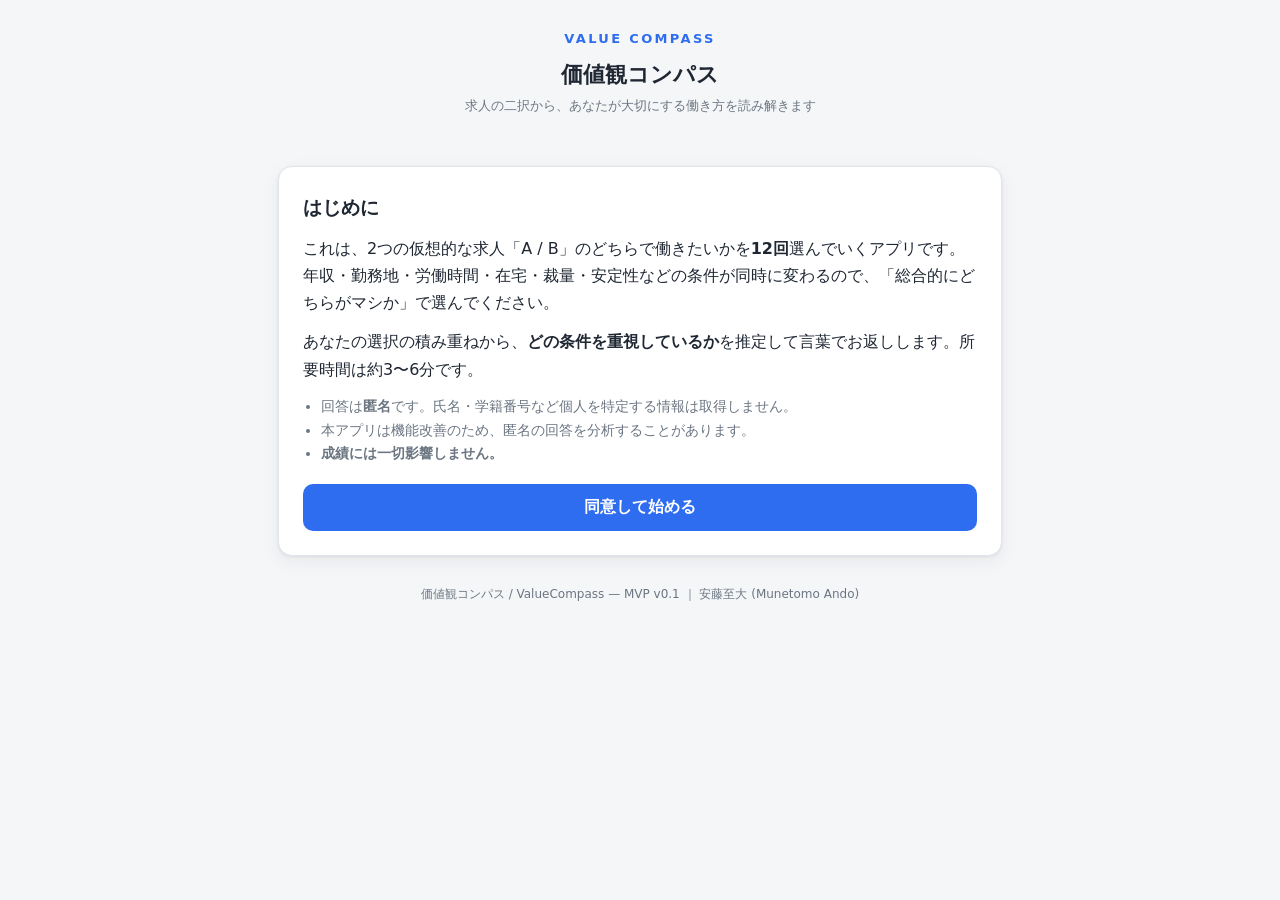
==== index.html @ fb951499 "chore: snapshot v0.1 before v0.2 work" ====
<!DOCTYPE html>
<html lang="ja">
<head>
  <meta charset="UTF-8">
  <meta name="viewport" content="width=device-width, initial-scale=1.0">
  <title>価値観コンパス / ValueCompass</title>
  <meta name="author" content="安藤至大 / Munetomo Ando">
  <link rel="stylesheet" href="style.css">
</head>
<body>
  <header class="app-head">
    <div class="logo">VALUE COMPASS</div>
    <h1>価値観コンパス</h1>
    <p class="sub">求人の二択から、あなたが大切にする働き方を読み解きます</p>
  </header>

  <main class="wrap">

    <!-- 1. 導入画面 -->
    <section id="intro" class="screen active">
      <div class="card">
        <h2>はじめに</h2>
        <p>これは、2つの仮想的な求人「A / B」のどちらで働きたいかを<strong>12回</strong>選んでいくアプリです。年収・勤務地・労働時間・在宅・裁量・安定性などの条件が同時に変わるので、「総合的にどちらがマシか」で選んでください。</p>
        <p>あなたの選択の積み重ねから、<strong>どの条件を重視しているか</strong>を推定して言葉でお返しします。所要時間は約3〜6分です。</p>
        <ul class="consent">
          <li>回答は<strong>匿名</strong>です。氏名・学籍番号など個人を特定する情報は取得しません。</li>
          <li>本アプリは機能改善のため、匿名の回答を分析することがあります。</li>
          <li><strong>成績には一切影響しません。</strong></li>
        </ul>
        <button id="start-btn" class="primary">同意して始める</button>
      </div>
    </section>

    <!-- 2-3. 設問画面（練習・本番・支配選択を兼用） -->
    <section id="question" class="screen">
      <div class="progress"><span id="progress-bar-fill"></span></div>
      <div id="q-stage">
        <div id="q-content">
          <div id="q-badge"></div>
          <h2 id="q-title">どちらの求人で働きたいですか？</h2>
          <div id="choices"></div>
        </div>
      </div>
    </section>

    <!-- 4. 練習→本番への案内画面 -->
    <section id="transition" class="screen">
      <div class="card transition-card">
        <div class="transition-check">✓</div>
        <h2>練習はここまでです</h2>
        <p class="transition-lead">ここからが<strong>本番</strong>です。</p>
        <p>いまの練習と<strong>同じ要領</strong>で、表示される求人 A / B のうち<br>「働きたい」と思うほうを選んでいってください。</p>
        <p class="muted">全10問（途中に確認用の設問が1問入ります）。深く悩まず、直感で選んでかまいません。</p>
        <button id="begin-main-btn" class="primary">本番を始める</button>
      </div>
    </section>

    <!-- 5. 結果画面 -->
    <section id="result" class="screen">
      <div class="card">
        <h2>あなたの傾向</h2>
        <p id="result-text"></p>

        <div class="cols">
          <div class="box keep">
            <h4>譲りにくい条件</h4>
            <ul id="keep-list"></ul>
          </div>
          <div class="box trade">
            <h4>交換に出しやすい条件</h4>
            <ul id="tradeable-list"></ul>
          </div>
        </div>

        <h4 class="muted" style="margin:18px 0 6px;">重視度（選択の一貫性, 0〜100）</h4>
        <div id="score-bars"></div>

        <div id="quality-note">
          注意チェックの設問で、明らかに条件の良い求人が選ばれませんでした。結果は参考程度にご覧ください。
        </div>

        <p style="margin-top:18px;">
          <button id="reveal-btn" class="link-btn">いま行ったことの種明かしを見る</button>
        </p>
        <div id="reveal-box" class="reveal-box">
          いま行ったのは<strong>離散選択実験（DCE: Discrete Choice Experiment）</strong>という手法です。
          各設問で複数の条件を同時に動かすことで、口で言う重視度ではなく、実際の選択から各条件の重みを逆算しています。
          「あなたは何を重視しますか？」と直接聞くと社会的に望ましい答えに寄りがちですが、トレードオフを迫ることでより素直な選好が表れます。
        </div>

        <div style="margin-top:18px;">
          <button id="to-confirm-btn" class="primary">結果の確認に進む</button>
        </div>
      </div>
    </section>

    <!-- 6. 確認画面 -->
    <section id="confirm" class="screen">
      <div class="card">
        <h2>結果の確認</h2>
        <form id="confirm-form">
          <label class="field-label">この結果はあなたの実感に合っていますか？</label>
          <div class="likert">
            <label><input type="radio" name="agreement" value="1">1</label>
            <label><input type="radio" name="agreement" value="2">2</label>
            <label><input type="radio" name="agreement" value="3" checked>3</label>
            <label><input type="radio" name="agreement" value="4">4</label>
            <label><input type="radio" name="agreement" value="5">5</label>
          </div>
          <div class="ends muted"><span>全く違う</span><span>とても合う</span></div>

          <label class="field-label" for="free-text">結果を見て気づいたことがあれば（任意）</label>
          <textarea id="free-text" rows="3" placeholder="例：残業を気にしていたんだと気づいた"></textarea>

          <div style="margin-top:18px;">
            <button type="submit" class="primary">回答を送信する</button>
          </div>
        </form>
      </div>
    </section>

    <!-- 7. 送信完了 -->
    <section id="complete" class="screen">
      <div class="card" style="text-align:center;">
        <h2>ありがとうございました</h2>
        <p>ご協力に感謝します。あなたの回答は今後の改善に役立てられます。</p>
        <p id="complete-note" class="muted"></p>
      </div>
    </section>

    <footer class="app-foot">
      価値観コンパス / ValueCompass — MVP v0.1 ｜ 安藤至大 (Munetomo Ando)
    </footer>
  </main>

  <script src="estimate.js"></script>
  <script src="app.js"></script>
</body>
</html>
---- style.css ----
:root {
  --bg: #f5f6f8;
  --card: #ffffff;
  --ink: #1f2733;
  --muted: #6b7682;
  --line: #e1e5ea;
  --accent: #2f6df0;
  --accent-ink: #ffffff;
  --good: #2f9e6f;
  --warn: #c2410c;
  --radius: 14px;
  --shadow: 0 1px 3px rgba(20, 30, 50, 0.08), 0 6px 20px rgba(20, 30, 50, 0.06);
  --maxw: 760px;
  font-family: -apple-system, "Hiragino Sans", "Yu Gothic UI", "Noto Sans JP", system-ui, sans-serif;
}

* { box-sizing: border-box; }
body {
  margin: 0; background: var(--bg); color: var(--ink);
  line-height: 1.7; -webkit-font-smoothing: antialiased;
}
.wrap { max-width: var(--maxw); margin: 0 auto; padding: 24px 18px 64px; }

header.app-head { text-align: center; padding: 28px 0 8px; }
header.app-head .logo { font-size: 13px; letter-spacing: .18em; color: var(--accent); font-weight: 700; }
header.app-head h1 { font-size: 22px; margin: 6px 0 2px; }
header.app-head .sub { color: var(--muted); font-size: 13px; margin: 0; }

.screen { display: none; }
.screen.active { display: block; animation: fade .25s ease; }
@keyframes fade { from { opacity: 0; transform: translateY(6px);} to { opacity: 1; transform: none; } }

.card {
  background: var(--card); border: 1px solid var(--line);
  border-radius: var(--radius); box-shadow: var(--shadow);
  padding: 24px; margin: 16px 0;
}

h2 { font-size: 19px; margin: 0 0 12px; }
p { margin: 0 0 12px; }
.muted { color: var(--muted); font-size: 14px; }
.error { color: var(--warn); }
code { background: #eef1f5; padding: 1px 6px; border-radius: 6px; font-size: 13px; }

ul.consent { margin: 8px 0 18px; padding-left: 18px; color: var(--muted); font-size: 14px; }

/* ボタン */
button { font-family: inherit; cursor: pointer; }
.primary {
  background: var(--accent); color: var(--accent-ink); border: none;
  font-size: 16px; font-weight: 700; padding: 13px 22px; border-radius: 10px;
  width: 100%; transition: filter .15s;
}
.primary:hover { filter: brightness(1.05); }

/* 進捗 */
.progress { height: 6px; background: var(--line); border-radius: 4px; overflow: hidden; margin: 4px 0 18px; }
#progress-bar-fill { display: block; height: 100%; background: var(--accent); width: 0; transition: width .3s; }

/* ページめくり演出 */
#q-stage { perspective: 1600px; }
#q-content { transform-origin: left center; backface-visibility: hidden; }
@keyframes pageTurnIn {
  0%   { transform: rotateY(-78deg); opacity: 0; }
  60%  { opacity: 1; }
  100% { transform: rotateY(0deg); opacity: 1; }
}
@keyframes pageTurnOut {
  0%   { transform: rotateY(0deg); opacity: 1; }
  100% { transform: rotateY(82deg); opacity: 0; }
}
#q-content.page-turn { animation: pageTurnIn .42s cubic-bezier(.2,.7,.3,1) both;
  box-shadow: 18px 0 30px -22px rgba(20,30,50,.35); }
#q-content.page-out { animation: pageTurnOut .24s ease-in both; }

@media (prefers-reduced-motion: reduce) {
  #q-content.page-turn, #q-content.page-out { animation: none; }
}

/* 選択フィードバック */
.job-card.chosen { border-color: var(--accent); box-shadow: 0 0 0 3px rgba(47,109,240,.25); transform: translateY(-2px) scale(1.01); }
.job-card.dimmed { opacity: .45; filter: grayscale(.3); }
.job-card { transition: border-color .15s, transform .1s, opacity .2s, box-shadow .15s; }

.badge { display: inline-block; font-size: 12px; font-weight: 700; color: var(--accent);
  background: #eaf1ff; padding: 4px 10px; border-radius: 999px; }
.badge.practice { color: var(--warn); background: #fdeede; }
#q-badge { margin-bottom: 10px; }
#q-badge:empty { display: none; } /* 注意チェック時はバッジを出さず本番に紛れ込ませる */
#q-title { font-size: 18px; margin: 4px 0 18px; }

/* 求人カード */
#choices { display: grid; grid-template-columns: 1fr 1fr; gap: 14px; }
.job-card {
  text-align: left; background: var(--card); border: 2px solid var(--line);
  border-radius: var(--radius); padding: 16px 16px 18px; transition: border-color .15s, transform .1s;
  display: flex; flex-direction: column;
}
.job-card:hover { border-color: var(--accent); transform: translateY(-2px); }
.job-card h3 { margin: 0 0 10px; font-size: 16px; color: var(--accent); }
.job-card ul { list-style: none; margin: 0 0 14px; padding: 0; flex: 1; }
.job-card li { display: flex; justify-content: space-between; gap: 8px; padding: 6px 0; border-bottom: 1px dashed var(--line); font-size: 14px; }
.job-card li:last-child { border-bottom: none; }
.job-card .k { color: var(--muted); }
.job-card .v { font-weight: 600; text-align: right; }
.job-card .choose { margin-top: auto; text-align: center; background: var(--accent); color: #fff; font-weight: 700;
  padding: 9px; border-radius: 8px; font-size: 14px; }

@media (max-width: 560px) {
  #choices { grid-template-columns: 1fr; }
}

/* 練習→本番 案内画面 */
.transition-card { text-align: center; padding: 40px 28px; }
.transition-check {
  width: 64px; height: 64px; margin: 0 auto 18px; border-radius: 50%;
  background: var(--good); color: #fff; font-size: 34px; line-height: 64px; font-weight: 700;
}
.transition-card h2 { font-size: 18px; color: var(--muted); margin-bottom: 6px; }
.transition-lead { font-size: 26px; font-weight: 800; margin: 4px 0 16px; }
.transition-lead strong { color: var(--accent); }
.transition-card p { font-size: 16px; }
.transition-card .primary { max-width: 320px; margin: 22px auto 0; }

/* 結果 */
#result-text { font-size: 16px; }
.cols { display: grid; grid-template-columns: 1fr 1fr; gap: 14px; margin: 16px 0; }
.cols .box { border: 1px solid var(--line); border-radius: 10px; padding: 14px; }
.cols .box h4 { margin: 0 0 8px; font-size: 14px; }
.cols .box.keep h4 { color: var(--good); }
.cols .box.trade h4 { color: var(--muted); }
.cols ul { margin: 0; padding-left: 18px; font-size: 14px; }
@media (max-width: 560px) { .cols { grid-template-columns: 1fr; } }

.score-row { display: flex; align-items: center; gap: 10px; margin: 7px 0; }
.score-label { width: 96px; font-size: 13px; color: var(--muted); flex-shrink: 0; }
.score-track { flex: 1; height: 10px; background: var(--line); border-radius: 6px; overflow: hidden; }
.score-fill { display: block; height: 100%; background: var(--accent); }
.score-num { width: 30px; text-align: right; font-size: 13px; color: var(--muted); }

#quality-note { display: none; background: #fdeede; color: var(--warn); padding: 10px 14px;
  border-radius: 8px; font-size: 13px; margin-top: 12px; }

.reveal-box { background: #eaf1ff; border-radius: 10px; padding: 16px; margin-top: 12px; font-size: 14px; display: none; }
.link-btn { background: none; border: none; color: var(--accent); text-decoration: underline; padding: 0; font-size: 14px; }

/* 確認画面 */
.likert { display: flex; justify-content: space-between; gap: 6px; margin: 12px 0 6px; }
.likert label { flex: 1; text-align: center; font-size: 12px; color: var(--muted); cursor: pointer; }
.likert input { display: block; margin: 0 auto 6px; }
.likert .ends { display: flex; justify-content: space-between; font-size: 12px; color: var(--muted); }
textarea { width: 100%; border: 1px solid var(--line); border-radius: 8px; padding: 10px; font-family: inherit; font-size: 14px; resize: vertical; }
label.field-label { display: block; font-size: 14px; font-weight: 600; margin: 16px 0 6px; }

footer.app-foot { text-align: center; color: var(--muted); font-size: 12px; margin-top: 28px; }
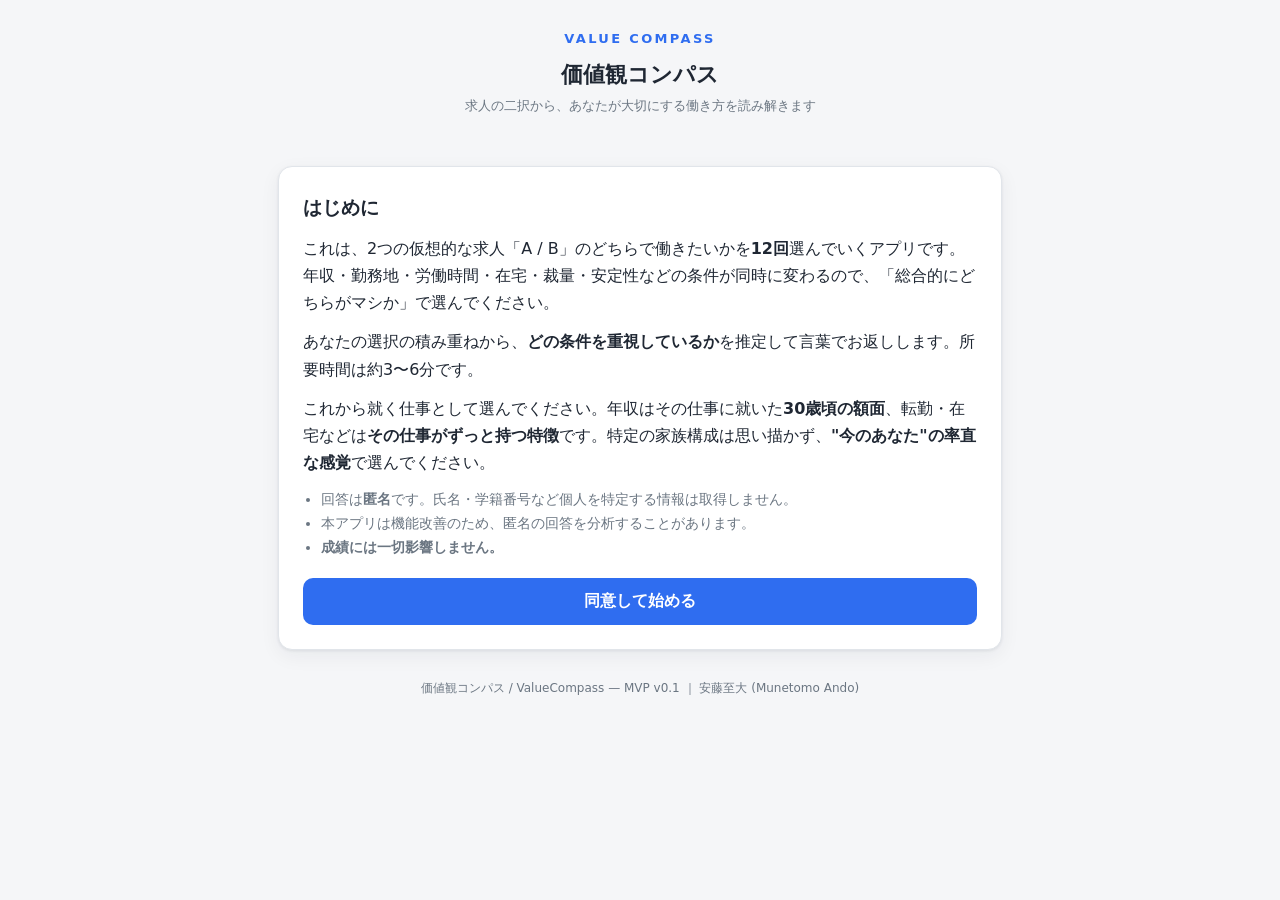
==== commit e2fe4ecf: "feat: 導入文言・進行中トレードオフ枠・結果リビールDOM Co-Authored-By: Claude Opus 4.8 (1M context) <noreply@anthropic.com>" ====
--- a/index.html
+++ b/index.html
@@ -22,6 +22,7 @@
         <h2>はじめに</h2>
         <p>これは、2つの仮想的な求人「A / B」のどちらで働きたいかを<strong>12回</strong>選んでいくアプリです。年収・勤務地・労働時間・在宅・裁量・安定性などの条件が同時に変わるので、「総合的にどちらがマシか」で選んでください。</p>
         <p>あなたの選択の積み重ねから、<strong>どの条件を重視しているか</strong>を推定して言葉でお返しします。所要時間は約3〜6分です。</p>
+        <p class="framing">これから就く仕事として選んでください。年収はその仕事に就いた<strong>30歳頃の額面</strong>、転勤・在宅などは<strong>その仕事がずっと持つ特徴</strong>です。特定の家族構成は思い描かず、<strong>"今のあなた"の率直な感覚</strong>で選んでください。</p>
         <ul class="consent">
           <li>回答は<strong>匿名</strong>です。氏名・学籍番号など個人を特定する情報は取得しません。</li>
           <li>本アプリは機能改善のため、匿名の回答を分析することがあります。</li>
@@ -39,6 +40,7 @@
           <div id="q-badge"></div>
           <h2 id="q-title">どちらの求人で働きたいですか？</h2>
           <div id="choices"></div>
+          <div id="tradeoff-flash" class="tradeoff-flash" aria-live="polite"></div>
         </div>
       </div>
     </section>
@@ -57,41 +59,11 @@
 
     <!-- 5. 結果画面 -->
     <section id="result" class="screen">
-      <div class="card">
-        <h2>あなたの傾向</h2>
-        <p id="result-text"></p>
-
-        <div class="cols">
-          <div class="box keep">
-            <h4>譲りにくい条件</h4>
-            <ul id="keep-list"></ul>
-          </div>
-          <div class="box trade">
-            <h4>交換に出しやすい条件</h4>
-            <ul id="tradeable-list"></ul>
-          </div>
-        </div>
-
-        <h4 class="muted" style="margin:18px 0 6px;">重視度（選択の一貫性, 0〜100）</h4>
-        <div id="score-bars"></div>
-
-        <div id="quality-note">
-          注意チェックの設問で、明らかに条件の良い求人が選ばれませんでした。結果は参考程度にご覧ください。
-        </div>
-
-        <p style="margin-top:18px;">
-          <button id="reveal-btn" class="link-btn">いま行ったことの種明かしを見る</button>
-        </p>
-        <div id="reveal-box" class="reveal-box">
-          いま行ったのは<strong>離散選択実験（DCE: Discrete Choice Experiment）</strong>という手法です。
-          各設問で複数の条件を同時に動かすことで、口で言う重視度ではなく、実際の選択から各条件の重みを逆算しています。
-          「あなたは何を重視しますか？」と直接聞くと社会的に望ましい答えに寄りがちですが、トレードオフを迫ることでより素直な選好が表れます。
-        </div>
-
-        <div style="margin-top:18px;">
-          <button id="to-confirm-btn" class="primary">結果の確認に進む</button>
-        </div>
-      </div>
+      <div class="result-note">あなたの選択を読み解きました</div>
+      <div class="dots" id="reveal-dots"></div>
+      <div class="reveal-stage"><div class="reveal-card turn" id="reveal-card"></div></div>
+      <button id="reveal-next" class="primary">次の発見へ →</button>
+      <div id="quality-note" class="quality-note">注意チェックの設問で明らかに良い求人が選ばれませんでした。結果は参考程度にご覧ください。</div>
     </section>
 
     <!-- 6. 確認画面 -->
@@ -134,6 +106,7 @@
   </main>
 
   <script src="estimate.js"></script>
+  <script src="radar.js"></script>
   <script src="app.js"></script>
 </body>
 </html>
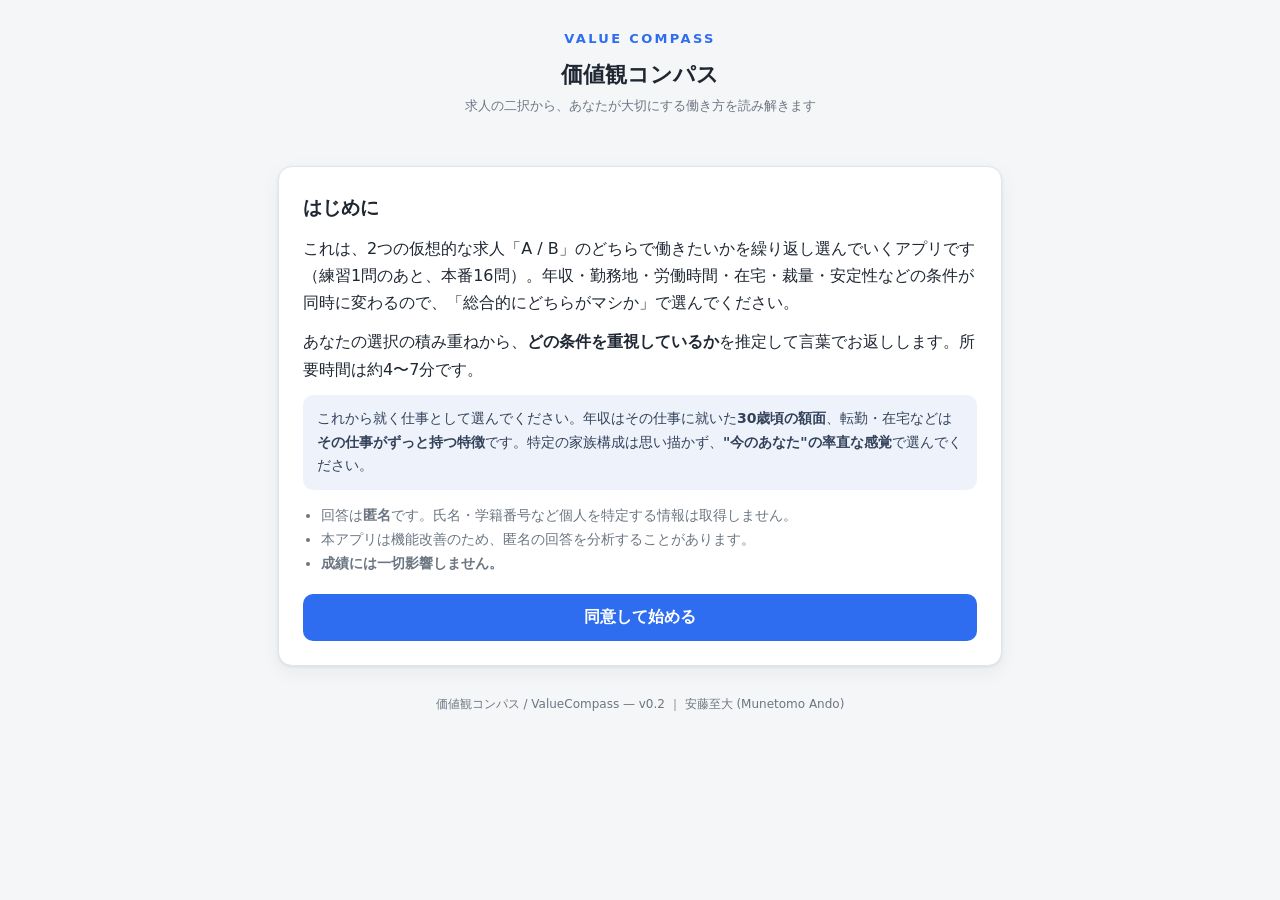
==== commit b2749dd4: "fix: 文言を16問構成に更新(12回/全10問/footer)・reveal-box重複解消 Co-Authored-By: Claude Opus 4.8 (1M context) <norep" ====
--- a/index.html
+++ b/index.html
@@ -20,8 +20,8 @@
     <section id="intro" class="screen active">
       <div class="card">
         <h2>はじめに</h2>
-        <p>これは、2つの仮想的な求人「A / B」のどちらで働きたいかを<strong>12回</strong>選んでいくアプリです。年収・勤務地・労働時間・在宅・裁量・安定性などの条件が同時に変わるので、「総合的にどちらがマシか」で選んでください。</p>
-        <p>あなたの選択の積み重ねから、<strong>どの条件を重視しているか</strong>を推定して言葉でお返しします。所要時間は約3〜6分です。</p>
+        <p>これは、2つの仮想的な求人「A / B」のどちらで働きたいかを繰り返し選んでいくアプリです（練習1問のあと、本番16問）。年収・勤務地・労働時間・在宅・裁量・安定性などの条件が同時に変わるので、「総合的にどちらがマシか」で選んでください。</p>
+        <p>あなたの選択の積み重ねから、<strong>どの条件を重視しているか</strong>を推定して言葉でお返しします。所要時間は約4〜7分です。</p>
         <p class="framing">これから就く仕事として選んでください。年収はその仕事に就いた<strong>30歳頃の額面</strong>、転勤・在宅などは<strong>その仕事がずっと持つ特徴</strong>です。特定の家族構成は思い描かず、<strong>"今のあなた"の率直な感覚</strong>で選んでください。</p>
         <ul class="consent">
           <li>回答は<strong>匿名</strong>です。氏名・学籍番号など個人を特定する情報は取得しません。</li>
@@ -52,7 +52,7 @@
         <h2>練習はここまでです</h2>
         <p class="transition-lead">ここからが<strong>本番</strong>です。</p>
         <p>いまの練習と<strong>同じ要領</strong>で、表示される求人 A / B のうち<br>「働きたい」と思うほうを選んでいってください。</p>
-        <p class="muted">全10問（途中に確認用の設問が1問入ります）。深く悩まず、直感で選んでかまいません。</p>
+        <p class="muted">全16問（途中に確認用の設問が1問入ります）。深く悩まず、直感で選んでかまいません。</p>
         <button id="begin-main-btn" class="primary">本番を始める</button>
       </div>
     </section>
@@ -101,7 +101,7 @@
     </section>
 
     <footer class="app-foot">
-      価値観コンパス / ValueCompass — MVP v0.1 ｜ 安藤至大 (Munetomo Ando)
+      価値観コンパス / ValueCompass — v0.2 ｜ 安藤至大 (Munetomo Ando)
     </footer>
   </main>
 
--- a/style.css
+++ b/style.css
@@ -141,8 +141,6 @@
 #quality-note { display: none; background: #fdeede; color: var(--warn); padding: 10px 14px;
   border-radius: 8px; font-size: 13px; margin-top: 12px; }
 
-.reveal-box { background: #eaf1ff; border-radius: 10px; padding: 16px; margin-top: 12px; font-size: 14px; display: none; }
-.link-btn { background: none; border: none; color: var(--accent); text-decoration: underline; padding: 0; font-size: 14px; }
 
 /* 確認画面 */
 .likert { display: flex; justify-content: space-between; gap: 6px; margin: 12px 0 6px; }
@@ -153,3 +151,62 @@
 label.field-label { display: block; font-size: 14px; font-weight: 600; margin: 16px 0 6px; }
 
 footer.app-foot { text-align: center; color: var(--muted); font-size: 12px; margin-top: 28px; }
+
+/* framing 注記 */
+.framing{background:#eef3fb;border-radius:10px;padding:12px 14px;font-size:14px;color:#33415a;margin:0 0 14px;}
+
+/* 進行中トレードオフ・フラッシュ */
+.tradeoff-flash{min-height:20px;text-align:center;font-size:13px;color:var(--muted);margin-top:14px;opacity:0;}
+.tradeoff-flash.show{animation:tfFade 1.1s ease both;}
+@keyframes tfFade{0%{opacity:0;transform:translateY(4px);}25%{opacity:1;transform:none;}80%{opacity:1;}100%{opacity:0;}}
+
+/* 結果リビール */
+.result-note{text-align:center;font-size:15px;color:var(--muted);margin:6px 0 12px;}
+.dots{display:flex;justify-content:center;gap:7px;margin:6px 0 14px;}
+.dots .dot{width:8px;height:8px;border-radius:50%;background:var(--line);transition:.2s;}
+.dots .dot.on{background:var(--accent);transform:scale(1.25);}
+.reveal-stage{perspective:1600px;}
+.reveal-card{background:var(--card);border:1px solid var(--line);border-radius:16px;box-shadow:var(--shadow);padding:26px 24px;transform-origin:left center;}
+.reveal-card.turn{animation:flipIn .5s cubic-bezier(.2,.7,.3,1) both;}
+@keyframes flipIn{0%{transform:rotateY(-80deg);opacity:0;}60%{opacity:1;}100%{transform:rotateY(0);opacity:1;}}
+.reveal-card .kicker{font-size:12px;font-weight:700;color:var(--accent);letter-spacing:.08em;}
+.reveal-card h2{font-size:20px;margin:6px 0 14px;}
+.reveal-card .lead{font-size:16px;}
+#reveal-next{max-width:340px;margin:18px auto 0;}
+
+/* レーダー */
+.radar-wrap{display:flex;justify-content:center;margin:6px 0 4px;}
+.grid-line{fill:none;stroke:var(--line);stroke-width:1;}
+.axis-line{stroke:#d2d8e0;stroke-width:1;}
+.axis-label{font-size:12px;fill:var(--muted);}
+.axis-label.top1{font-weight:700;fill:var(--ink);}
+.data-poly{fill:rgba(47,109,240,.18);stroke:var(--accent);stroke-width:2.5;stroke-linejoin:round;transform-origin:160px 150px;transform:scale(0);opacity:0;transition:transform .9s cubic-bezier(.2,.8,.2,1),opacity .5s;}
+.data-poly.show{transform:scale(1);opacity:1;}
+.data-dot{fill:var(--accent);}
+
+/* お金換算 */
+.money{display:flex;flex-direction:column;gap:10px;margin-top:6px;}
+.money-item{display:flex;align-items:center;justify-content:space-between;gap:12px;border:1px solid var(--line);border-radius:12px;padding:13px 15px;background:#fafbfd;}
+.money-item .label{font-weight:600;}
+.money-item .val{font-size:20px;font-weight:800;color:var(--good);white-space:nowrap;}
+.money-item .val.neg{color:var(--muted);font-size:15px;}
+.money-sub{font-size:12px;color:var(--muted);margin-top:8px;}
+
+/* 決定的瞬間 */
+.moment{border-left:4px solid var(--accent);background:#f3f7ff;border-radius:0 12px 12px 0;padding:12px 15px;margin:10px 0;}
+.moment.fast{border-left-color:var(--good);background:#f1faf5;}
+.moment .m-tag{font-size:12px;font-weight:700;color:var(--accent);}
+.moment.fast .m-tag{color:var(--good);}
+.moment .m-body{font-size:14px;margin-top:4px;}
+
+/* 譲れない/出しやすい・種明かし */
+.cols{display:grid;grid-template-columns:1fr 1fr;gap:12px;margin-top:6px;}
+.box{border:1px solid var(--line);border-radius:12px;padding:14px;}
+.box h4{margin:0 0 8px;font-size:13px;}
+.box.keep h4{color:var(--good);}
+.box.trade h4{color:var(--muted);}
+.box ul{margin:0;padding-left:16px;font-size:14px;}
+.reveal-box{background:#eaf1ff;border-radius:12px;padding:16px;font-size:14px;}
+.quality-note{display:none;background:#fdeede;color:var(--warn);padding:10px 14px;border-radius:8px;font-size:13px;margin-top:12px;}
+@media (max-width:560px){ .cols{grid-template-columns:1fr;} }
+@media (prefers-reduced-motion: reduce){ .reveal-card.turn,.data-poly,.tradeoff-flash.show{animation:none;transition:none;} .data-poly{transform:scale(1);opacity:1;} }
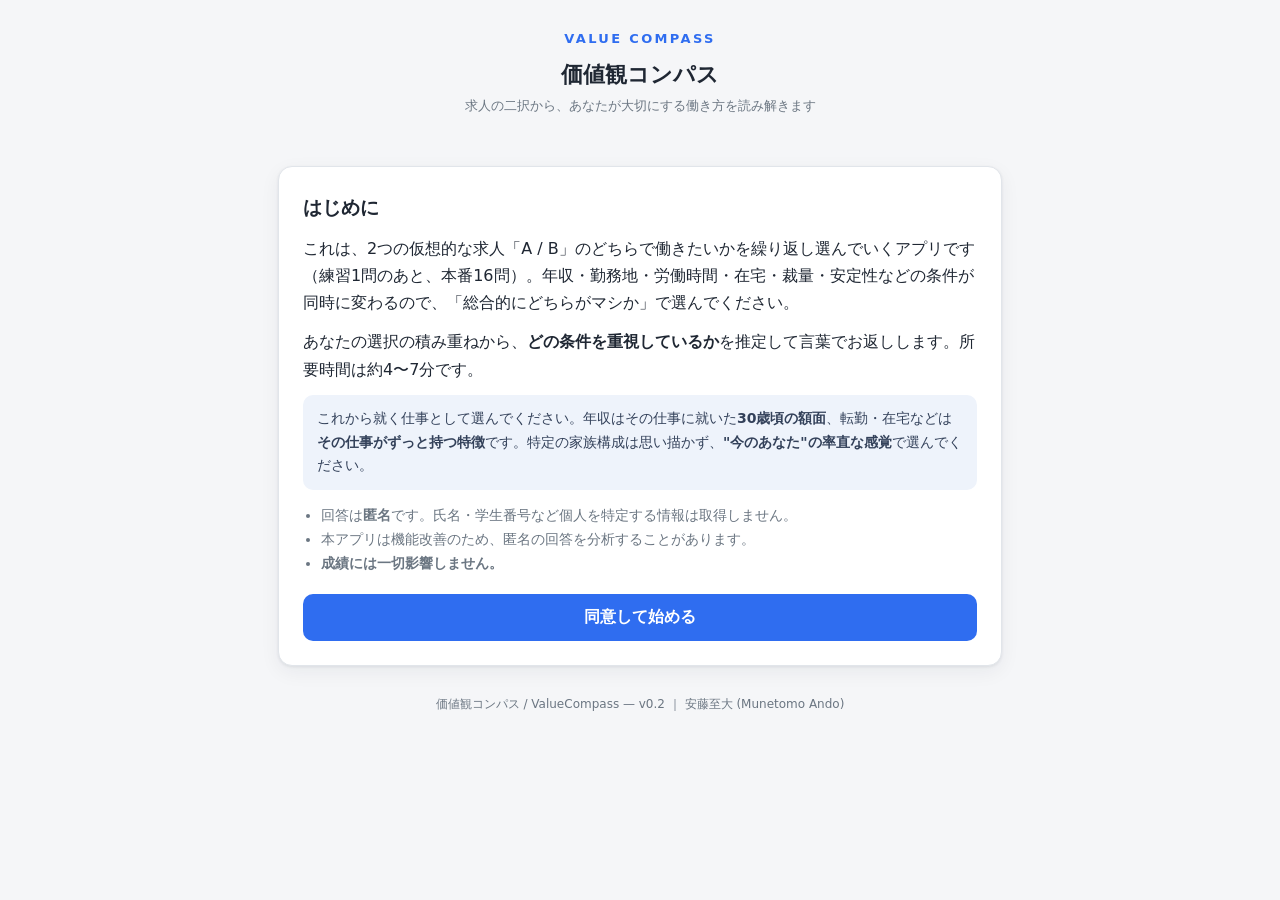
==== commit 526ae219: "fix: 学籍番号を学生番号に修正（導入文・学生告知ページ） Co-Authored-By: Claude Opus 4.8 (1M context) <noreply@anthropic.com>" ====
--- a/index.html
+++ b/index.html
@@ -24,7 +24,7 @@
         <p>あなたの選択の積み重ねから、<strong>どの条件を重視しているか</strong>を推定して言葉でお返しします。所要時間は約4〜7分です。</p>
         <p class="framing">これから就く仕事として選んでください。年収はその仕事に就いた<strong>30歳頃の額面</strong>、転勤・在宅などは<strong>その仕事がずっと持つ特徴</strong>です。特定の家族構成は思い描かず、<strong>"今のあなた"の率直な感覚</strong>で選んでください。</p>
         <ul class="consent">
-          <li>回答は<strong>匿名</strong>です。氏名・学籍番号など個人を特定する情報は取得しません。</li>
+          <li>回答は<strong>匿名</strong>です。氏名・学生番号など個人を特定する情報は取得しません。</li>
           <li>本アプリは機能改善のため、匿名の回答を分析することがあります。</li>
           <li><strong>成績には一切影響しません。</strong></li>
         </ul>
--- a/style.css
+++ b/style.css
@@ -122,26 +122,6 @@
 .transition-card p { font-size: 16px; }
 .transition-card .primary { max-width: 320px; margin: 22px auto 0; }
 
-/* 結果 */
-#result-text { font-size: 16px; }
-.cols { display: grid; grid-template-columns: 1fr 1fr; gap: 14px; margin: 16px 0; }
-.cols .box { border: 1px solid var(--line); border-radius: 10px; padding: 14px; }
-.cols .box h4 { margin: 0 0 8px; font-size: 14px; }
-.cols .box.keep h4 { color: var(--good); }
-.cols .box.trade h4 { color: var(--muted); }
-.cols ul { margin: 0; padding-left: 18px; font-size: 14px; }
-@media (max-width: 560px) { .cols { grid-template-columns: 1fr; } }
-
-.score-row { display: flex; align-items: center; gap: 10px; margin: 7px 0; }
-.score-label { width: 96px; font-size: 13px; color: var(--muted); flex-shrink: 0; }
-.score-track { flex: 1; height: 10px; background: var(--line); border-radius: 6px; overflow: hidden; }
-.score-fill { display: block; height: 100%; background: var(--accent); }
-.score-num { width: 30px; text-align: right; font-size: 13px; color: var(--muted); }
-
-#quality-note { display: none; background: #fdeede; color: var(--warn); padding: 10px 14px;
-  border-radius: 8px; font-size: 13px; margin-top: 12px; }
-
-
 /* 確認画面 */
 .likert { display: flex; justify-content: space-between; gap: 6px; margin: 12px 0 6px; }
 .likert label { flex: 1; text-align: center; font-size: 12px; color: var(--muted); cursor: pointer; }
@@ -209,4 +189,4 @@
 .reveal-box{background:#eaf1ff;border-radius:12px;padding:16px;font-size:14px;}
 .quality-note{display:none;background:#fdeede;color:var(--warn);padding:10px 14px;border-radius:8px;font-size:13px;margin-top:12px;}
 @media (max-width:560px){ .cols{grid-template-columns:1fr;} }
-@media (prefers-reduced-motion: reduce){ .reveal-card.turn,.data-poly,.tradeoff-flash.show{animation:none;transition:none;} .data-poly{transform:scale(1);opacity:1;} }
+@media (prefers-reduced-motion: reduce){ .reveal-card.turn,.data-poly,.tradeoff-flash.show{animation:none;transition:none;} .data-poly{transform:scale(1);opacity:1;} .tradeoff-flash.show{opacity:1;} }
